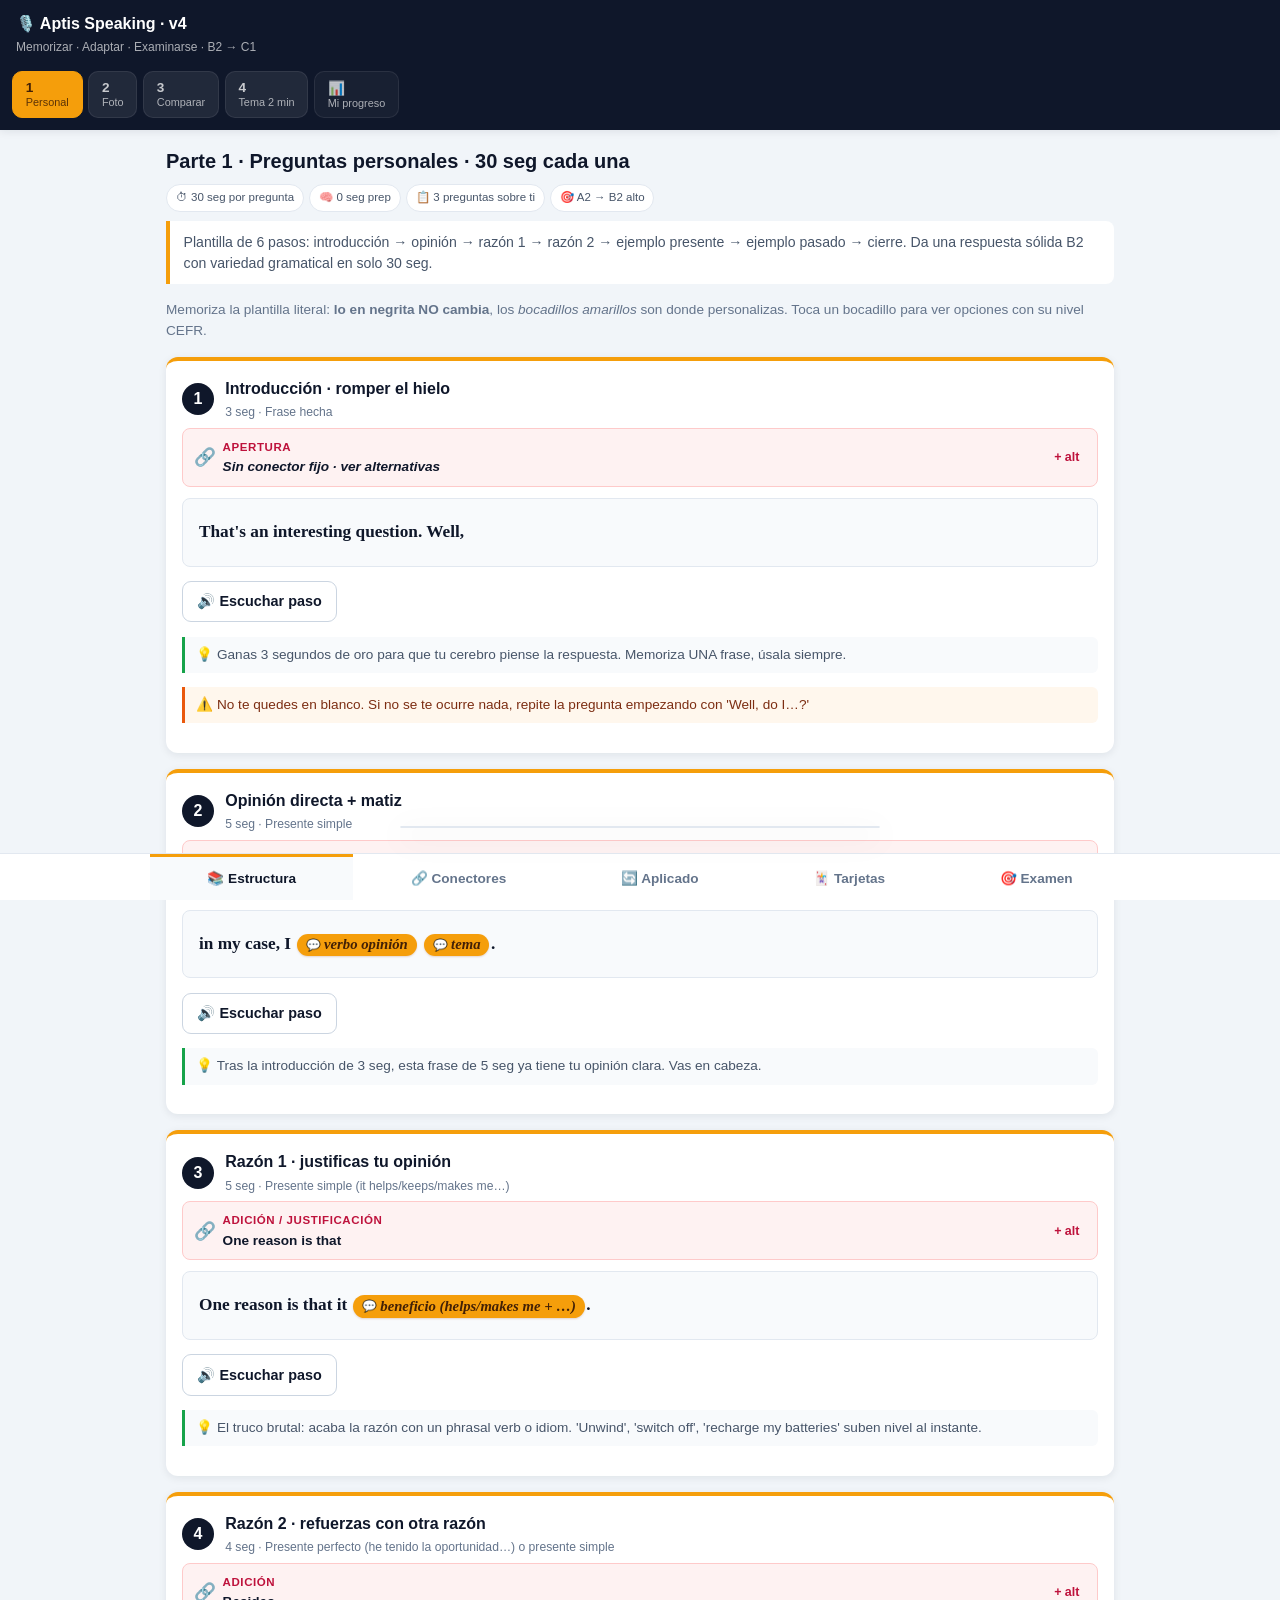
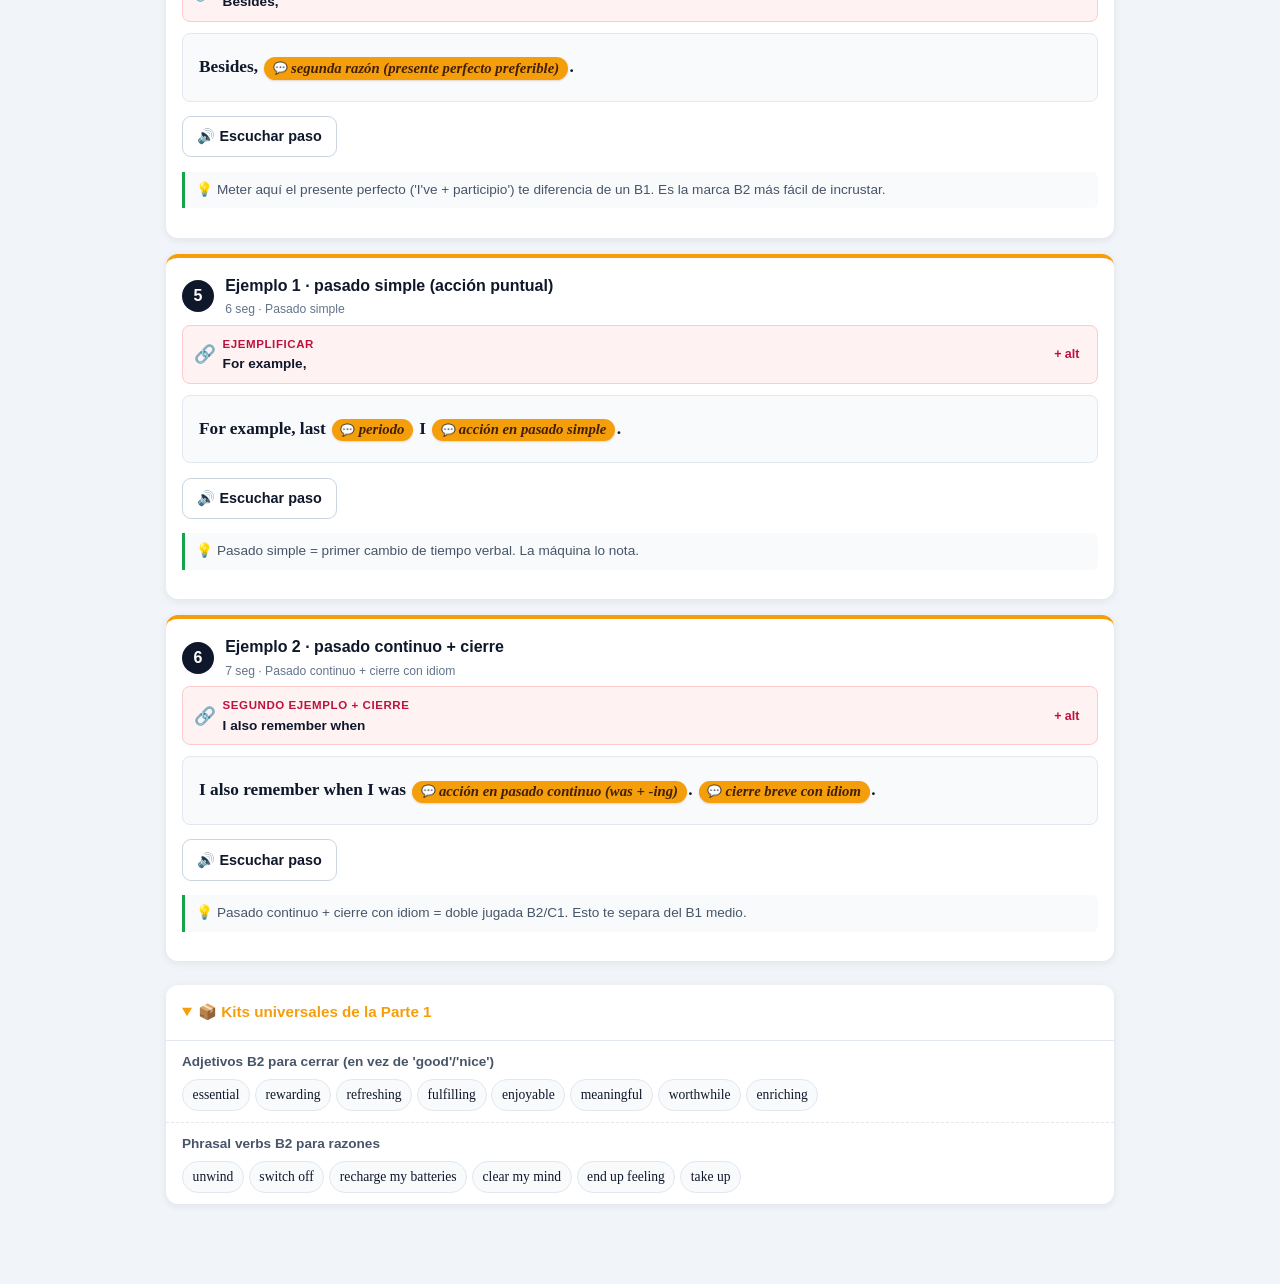
==== v4.2/index.html @ 0e996362 "Add files via upload" ====
<!DOCTYPE html>
<html lang="es">
<head>
  <meta charset="UTF-8">
  <meta name="viewport" content="width=device-width, initial-scale=1.0">
  <meta name="theme-color" content="#0f172a">
  <title>Aptis Speaking · Simulador v4</title>
  <link rel="stylesheet" href="css/style.css">
</head>
<body>

  <header class="app-header">
    <div class="header-row">
      <h1 class="app-title">🎙️ Aptis Speaking · v4</h1>
      <p class="app-subtitle">Memorizar · Adaptar · Examinarse · B2 → C1</p>
    </div>
    <nav class="part-nav" id="part-nav" role="tablist" aria-label="Secciones"></nav>
  </header>

  <main class="app-main" id="app-main">
    <p class="loading">Cargando…</p>
  </main>

  <footer class="mode-footer" id="mode-footer" hidden>
    <div class="mode-tabs" role="tablist" aria-label="Modo">
      <button class="mode-tab active" data-mode="estructura" role="tab">📚 Estructura</button>
      <button class="mode-tab"        data-mode="conectores"  role="tab">🔗 Conectores</button>
      <button class="mode-tab"        data-mode="aplicado"    role="tab">🔄 Aplicado</button>
      <button class="mode-tab"        data-mode="tarjetas"    role="tab">🃏 Tarjetas</button>
      <button class="mode-tab"        data-mode="examen"      role="tab">🎯 Examen</button>
    </div>
  </footer>

  <!-- Bocadillo (popover) reutilizable, montado en body para no romper z-index -->
  <div class="popover" id="popover" hidden role="dialog" aria-modal="false"></div>

  <script src="js/scorm.js"></script>
  <script src="js/examen.js"></script>
  <script src="js/motor.js"></script>
</body>
</html>
---- v4.2/css/style.css ----
/* =============================================================================
 * Aptis Speaking v4 · CSS mobile-first
 * Novedades v4: texto base en negrita, bocadillos (popover), chips de nivel,
 * conectores explícitos, modo Conectores.
 * ============================================================================= */
:root {
  --bg: #f1f5f9;
  --surface: #ffffff;
  --surface-2: #f8fafc;
  --ink: #0f172a;
  --ink-soft: #475569;
  --ink-muted: #64748b;
  --line: #e2e8f0;
  --line-strong: #cbd5e1;
  --primary: #0f172a;
  --accent: #f59e0b;
  --accent-soft: #fffbeb;
  --accent-line: #fde68a;
  --ok: #16a34a;
  --bad: #dc2626;
  --warn: #ea580c;
  --conector: #be123c;
  --conector-soft: #fef2f2;
  --conector-line: #fecaca;

  /* Niveles */
  --nivel-a: #64748b;       /* A1-A2 */
  --nivel-b1: #0891b2;      /* B1 */
  --nivel-b2: #16a34a;      /* B2 */
  --nivel-b2alto: #ca8a04;  /* B2 alto */
  --nivel-c1: #be123c;      /* C1 */

  --shadow: 0 2px 8px rgba(15,23,42,0.08);
  --shadow-strong: 0 4px 14px rgba(15,23,42,0.12);
  --serif: Georgia, "Times New Roman", serif;
  --sans: -apple-system, BlinkMacSystemFont, "Segoe UI", Roboto, Arial, sans-serif;
}
* { box-sizing: border-box; }
html, body { margin: 0; padding: 0; background: var(--bg); color: var(--ink); font-family: var(--sans); font-size: 16px; line-height: 1.5; -webkit-text-size-adjust: 100%; }

/* HEADER */
.app-header { position: sticky; top: 0; z-index: 20; background: var(--primary); color: #fff; box-shadow: var(--shadow); }
.header-row { padding: 0.75rem 1rem 0.4rem; }
.app-title { margin: 0; font-size: 1rem; font-weight: 700; }
.app-subtitle { margin: 0.15rem 0 0; font-size: 0.75rem; color: rgba(255,255,255,0.65); }
.part-nav { display: flex; gap: 0.35rem; padding: 0.5rem 0.75rem 0.75rem; overflow-x: auto; -webkit-overflow-scrolling: touch; scrollbar-width: none; }
.part-nav::-webkit-scrollbar { display: none; }
.part-btn { flex: 0 0 auto; display: flex; flex-direction: column; gap: 0.1rem; background: rgba(255,255,255,0.08); color: rgba(255,255,255,0.75); border: 1px solid rgba(255,255,255,0.08); border-radius: 10px; padding: 0.5rem 0.8rem; font-family: inherit; cursor: pointer; white-space: nowrap; }
.part-btn:hover { background: rgba(255,255,255,0.15); color: #fff; }
.part-btn.active { background: var(--accent); color: #422006; border-color: var(--accent); }
.part-btn-label { font-size: 0.85rem; font-weight: 700; }
.part-btn-sub { font-size: 0.68rem; opacity: 0.85; }
.part-btn-aux { background: rgba(255,255,255,0.04); }

/* MAIN */
.app-main { padding: 1rem; max-width: 980px; margin: 0 auto; padding-bottom: 5rem; }
.loading, .error { text-align: center; padding: 2rem; color: var(--ink-muted); }
.error { color: var(--bad); }

/* PART SECTION */
.part-section { animation: fade-in 0.2s; }
@keyframes fade-in { from { opacity: 0; transform: translateY(4px); } to { opacity: 1; transform: translateY(0); } }
.part-header { margin-bottom: 1rem; }
.part-h2 { margin: 0 0 0.5rem; font-size: 1.25rem; font-weight: 700; }
.part-meta { display: flex; gap: 0.35rem; flex-wrap: wrap; margin-bottom: 0.6rem; }
.meta-chip { background: var(--surface); border: 1px solid var(--line); padding: 0.25rem 0.55rem; border-radius: 999px; font-size: 0.72rem; color: var(--ink-soft); font-weight: 500; }
.part-objective { background: var(--surface); border-left: 4px solid var(--accent); padding: 0.65rem 0.85rem; border-radius: 0 8px 8px 0; font-size: 0.88rem; margin: 0; color: var(--ink-soft); }
.mode-hint { font-size: 0.85rem; color: var(--ink-muted); margin: 0 0 1rem; }

/* STEP CARDS (modo estructura) */
.step-card { background: var(--surface); border-radius: 12px; box-shadow: var(--shadow); padding: 1rem; margin-bottom: 1rem; border-top: 4px solid var(--accent); }
.step-head { display: flex; gap: 0.7rem; align-items: center; margin-bottom: 0.4rem; }
.step-num { display: inline-flex; align-items: center; justify-content: center; width: 2rem; height: 2rem; background: var(--primary); color: #fff; border-radius: 50%; font-weight: 700; flex-shrink: 0; }
.step-titles { flex: 1; min-width: 0; }
.step-title { margin: 0; font-size: 1rem; font-weight: 700; }
.step-time { margin: 0.15rem 0 0; font-size: 0.76rem; color: var(--ink-muted); }

/* Chip de conector inicial del paso */
.step-connector { display: flex; align-items: center; gap: 0.4rem; background: var(--conector-soft); border: 1px solid var(--conector-line); border-radius: 8px; padding: 0.5rem 0.7rem; margin: 0.4rem 0 0.7rem; font-size: 0.85rem; }
.step-connector-icon { font-size: 1.1rem; }
.step-connector-label { color: var(--conector); font-weight: 700; font-size: 0.72rem; text-transform: uppercase; letter-spacing: 0.05em; }
.step-connector-text { color: var(--ink); font-weight: 600; flex: 1; }
.step-connector-more { background: transparent; border: none; color: var(--conector); font-weight: 700; cursor: pointer; font-size: 0.78rem; padding: 0.2rem 0.4rem; }

.btn-listen { background: var(--primary); color: #fff; border: none; padding: 0.45rem 0.85rem; border-radius: 7px; font-size: 0.82rem; font-weight: 600; cursor: pointer; margin: 0.4rem 0; }
.btn-listen-small { font-size: 0.78rem; padding: 0.35rem 0.7rem; }

/* PLANTILLA con texto fijo en NEGRITA y huecos como burbujas */
.template-box {
  font-family: var(--serif);
  font-size: 1.08rem;
  line-height: 2;
  padding: 1rem;
  background: var(--surface-2);
  border-radius: 8px;
  border: 1px solid var(--line);
  margin: 0.5rem 0;
}
.tpl-fijo {
  font-weight: 700;
  color: var(--ink);
}
.tpl-hueco {
  display: inline-flex;
  align-items: center;
  gap: 0.2rem;
  background: var(--accent);
  color: #422006;
  border: none;
  padding: 0.15rem 0.55rem 0.2rem;
  border-radius: 14px;
  font-family: var(--serif);
  font-size: 0.92rem;
  font-style: italic;
  font-weight: 600;
  cursor: pointer;
  margin: 0 0.1rem;
  box-shadow: 0 1px 2px rgba(146, 64, 14, 0.2);
  transition: transform 0.1s;
}
.tpl-hueco:hover, .tpl-hueco:focus { transform: translateY(-1px); outline: none; }
.tpl-hueco::before { content: "💬 "; font-style: normal; font-size: 0.8em; }

/* Tips */
.step-tip { background: var(--surface-2); border-left: 3px solid var(--line-strong); padding: 0.5rem 0.7rem; border-radius: 0 6px 6px 0; font-size: 0.85rem; color: var(--ink-soft); margin-top: 0.5rem; }
.step-trick { border-left-color: var(--ok); }
.step-warning { border-left-color: var(--warn); background: #fff7ed; color: #7c2d12; }
.step-upgrade { border-left-color: var(--conector); background: var(--conector-soft); color: #7f1d1d; }
.step-upgrade h5 { margin: 0 0 0.3rem; font-size: 0.85rem; }
.step-upgrade-item { margin: 0.4rem 0 0; font-size: 0.85rem; }
.step-upgrade-item code { background: rgba(190,18,60,0.1); padding: 0.05rem 0.3rem; border-radius: 4px; font-family: var(--serif); }

/* CHIPS DE NIVEL */
.chip-nivel {
  display: inline-block;
  font-size: 0.65rem;
  padding: 0.05rem 0.35rem;
  border-radius: 4px;
  font-weight: 700;
  text-transform: uppercase;
  letter-spacing: 0.04em;
  margin-left: 0.4rem;
  vertical-align: middle;
  color: #fff;
}
.chip-nivel-a    { background: var(--nivel-a); }
.chip-nivel-b1   { background: var(--nivel-b1); }
.chip-nivel-b2   { background: var(--nivel-b2); }
.chip-nivel-b2alto { background: var(--nivel-b2alto); }
.chip-nivel-c1   { background: var(--nivel-c1); }

/* POPOVER (bocadillo) - fixed overlay */
.popover {
  position: fixed;
  bottom: 4.5rem;
  left: 50%;
  transform: translateX(-50%);
  width: calc(100% - 2rem);
  max-width: 480px;
  max-height: 70vh;
  background: var(--surface);
  border-radius: 14px;
  box-shadow: 0 8px 30px rgba(0,0,0,0.25);
  border: 1px solid var(--line);
  z-index: 100;
  display: flex;
  flex-direction: column;
  animation: pop-up 0.2s;
}
@keyframes pop-up { from { opacity: 0; transform: translate(-50%, 10px); } to { opacity: 1; transform: translate(-50%, 0); } }
.popover-head {
  display: flex;
  align-items: center;
  justify-content: space-between;
  padding: 0.7rem 1rem;
  border-bottom: 1px solid var(--line);
  background: var(--surface-2);
  border-radius: 14px 14px 0 0;
}
.popover-title { font-size: 0.85rem; font-weight: 700; color: var(--ink); margin: 0; }
.popover-marker { font-style: italic; color: var(--accent); font-family: var(--serif); }
.popover-close { background: transparent; border: none; font-size: 1.3rem; cursor: pointer; color: var(--ink-muted); width: 2rem; height: 2rem; }
.popover-body { padding: 0.8rem 1rem; overflow-y: auto; }
.popover-help { font-size: 0.82rem; color: var(--ink-soft); margin: 0 0 0.6rem; padding: 0.5rem 0.7rem; background: var(--accent-soft); border-radius: 6px; border-left: 3px solid var(--accent); }
.popover-tipo { display: block; font-size: 0.72rem; text-transform: uppercase; letter-spacing: 0.04em; font-weight: 700; color: var(--ink-muted); margin-bottom: 0.5rem; }
.popover-options { list-style: none; margin: 0; padding: 0; display: flex; flex-direction: column; gap: 0.35rem; }
.popover-option {
  display: flex;
  align-items: center;
  justify-content: space-between;
  gap: 0.5rem;
  padding: 0.5rem 0.7rem;
  background: var(--surface-2);
  border: 1px solid var(--line);
  border-radius: 7px;
  cursor: pointer;
  font-family: var(--serif);
  font-size: 0.95rem;
  transition: background 0.1s;
}
.popover-option:hover, .popover-option:focus { background: var(--accent-soft); border-color: var(--accent); outline: none; }
.popover-option-text { flex: 1; }
.popover-hint { margin: 0.6rem 0 0; font-size: 0.72rem; color: var(--ink-muted); font-style: italic; text-align: center; }
.popover-backdrop {
  position: fixed; inset: 0; background: rgba(15,23,42,0.3); z-index: 99;
}

/* MODO CONECTORES (vista enseñada) */
.conector-grupo {
  background: var(--surface);
  border-radius: 12px;
  padding: 1rem;
  margin-bottom: 0.8rem;
  box-shadow: var(--shadow);
  border-left: 5px solid var(--conector);
}
.conector-grupo-head { display: flex; align-items: center; gap: 0.6rem; margin-bottom: 0.5rem; }
.conector-grupo-icon { font-size: 1.5rem; }
.conector-grupo-label { font-size: 1rem; font-weight: 700; margin: 0; }
.conector-cuando, .conector-donde { font-size: 0.85rem; color: var(--ink-soft); margin: 0.2rem 0; }
.conector-cuando strong, .conector-donde strong { color: var(--ink); }
.conector-ejemplo {
  background: var(--surface-2);
  border-radius: 6px;
  padding: 0.5rem 0.7rem;
  margin: 0.6rem 0;
  font-family: var(--serif);
  font-size: 0.95rem;
  color: var(--ink);
  border-left: 3px solid var(--ok);
}
.conector-ejemplo strong { background: var(--accent); color: #422006; padding: 0.05rem 0.3rem; border-radius: 4px; font-weight: 700; font-style: normal; }
.conector-lista { display: flex; flex-direction: column; gap: 0.3rem; margin: 0.4rem 0 0; }
.conector-item {
  display: flex;
  justify-content: space-between;
  align-items: center;
  padding: 0.4rem 0.6rem;
  background: var(--surface-2);
  border-radius: 6px;
  font-family: var(--serif);
  font-size: 0.92rem;
  cursor: pointer;
}
.conector-item:hover { background: var(--accent-soft); }

/* KITS UNIVERSALES (plegable) */
.kits-block { background: var(--surface); border-radius: 12px; padding: 0; box-shadow: var(--shadow); margin-top: 1.5rem; }
.kits-block summary { cursor: pointer; padding: 1rem; font-weight: 700; font-size: 0.95rem; color: var(--accent); }
.kits-block[open] summary { border-bottom: 1px solid var(--line); }
.kit-row { padding: 0.7rem 1rem; border-bottom: 1px dashed var(--line); }
.kit-row:last-child { border-bottom: none; }
.kit-label { margin: 0 0 0.4rem; font-weight: 600; font-size: 0.85rem; color: var(--ink-soft); }
.kit-list { list-style: none; margin: 0; padding: 0; display: flex; flex-wrap: wrap; gap: 0.3rem; }
.kit-item { background: var(--surface-2); border: 1px solid var(--line); padding: 0.3rem 0.6rem; border-radius: 999px; font-family: var(--serif); font-size: 0.85rem; cursor: pointer; }
.kit-item:hover { background: var(--accent); color: #422006; border-color: var(--accent); }

/* BOTONES */
.btn { padding: 0.7rem 0.9rem; border-radius: 9px; border: 1px solid var(--line-strong); background: var(--surface); color: var(--ink); font-family: inherit; font-size: 0.9rem; font-weight: 600; cursor: pointer; }
.btn:active { transform: scale(0.97); }
.btn:disabled { opacity: 0.4; cursor: not-allowed; }
.btn-primary { background: var(--primary); color: #fff; border-color: var(--primary); }
.btn-secondary { color: var(--ink-soft); }
.btn-reset { background: var(--surface); color: var(--bad); border-color: var(--bad); max-width: 280px; margin: 0 auto; display: block; }

/* MODO APLICADO */
.aplicado-controls { display: grid; grid-template-columns: 1fr 1fr; gap: 0.5rem; margin-bottom: 1rem; }
.aplicado-col { display: flex; flex-direction: column; gap: 0.25rem; }
.aplicado-label { font-size: 0.7rem; text-transform: uppercase; letter-spacing: 0.06em; font-weight: 600; color: var(--ink-muted); }
.tema-select { background: var(--surface); border: 1px solid var(--line-strong); border-radius: 8px; padding: 0.55rem 0.7rem; font-family: inherit; font-size: 0.92rem; cursor: pointer; }
.aplicado-grid { display: grid; grid-template-columns: 1fr; gap: 0.8rem; }
@media (min-width: 720px) { .aplicado-grid { grid-template-columns: 1fr 1fr; } }
.aplicado-card { background: var(--surface); border-radius: 12px; box-shadow: var(--shadow); border-top: 5px solid var(--tema-color); padding: 1rem; }
.aplicado-card-head { display: flex; justify-content: space-between; align-items: center; margin-bottom: 0.6rem; padding-bottom: 0.6rem; border-bottom: 1px dashed var(--line); }
.aplicado-etiqueta { background: var(--tema-color); color: #fff; padding: 0.15rem 0.55rem; border-radius: 999px; font-size: 0.7rem; font-weight: 700; }
.aplicado-tema { font-size: 0.85rem; color: var(--ink-soft); font-weight: 600; }
.aplicado-preguntas { margin-bottom: 0.7rem; }
.aplicado-preg-label { font-size: 0.7rem; text-transform: uppercase; letter-spacing: 0.04em; color: var(--ink-muted); font-weight: 700; margin: 0 0 0.3rem; }
.aplicado-preg { margin: 0 0 0.2rem; font-size: 0.8rem; color: var(--ink-soft); }
.aplicado-respuesta { font-family: var(--serif); font-size: 0.98rem; line-height: 1.65; margin: 0; }

/* TARJETAS */
.card-stage { perspective: 1200px; margin: 1rem 0; min-height: 280px; }
.card-tj { position: relative; width: 100%; min-height: 280px; cursor: pointer; transform-style: preserve-3d; transition: transform 0.4s; }
.card-tj.flipped { transform: rotateY(180deg); }
.card-tj-face { position: absolute; inset: 0; background: var(--surface); border-radius: 14px; box-shadow: var(--shadow-strong); padding: 1.25rem; display: flex; flex-direction: column; justify-content: center; backface-visibility: hidden; -webkit-backface-visibility: hidden; border-top: 5px solid var(--accent); }
.card-tj-back { transform: rotateY(180deg); }
.card-tj-type { font-size: 0.7rem; text-transform: uppercase; letter-spacing: 0.05em; color: var(--ink-muted); font-weight: 700; margin-bottom: 0.5rem; }
.card-tj-title { font-size: 1.15rem; font-weight: 700; margin: 0 0 0.3rem; }
.card-tj-sub { font-size: 0.85rem; color: var(--ink-soft); margin: 0 0 1rem; }
.card-tj-hint { font-size: 0.75rem; color: var(--ink-muted); font-style: italic; text-align: center; margin: auto 0 0; }
.card-tj-content { font-family: var(--serif); font-size: 1.02rem; line-height: 1.6; margin: 0 0 0.8rem; }
.card-tj-truco { font-size: 0.85rem; color: var(--ink-soft); background: var(--surface-2); padding: 0.5rem 0.7rem; border-radius: 6px; border-left: 3px solid var(--ok); margin: 0 0 0.7rem; }
.card-tj-actions { display: flex; gap: 0.5rem; margin-top: 1rem; }
.card-tj-actions .btn { flex: 1; }
.card-counter { text-align: center; margin: 0.6rem 0 0; font-size: 0.8rem; color: var(--ink-muted); }

/* MODO EXAMEN */
.examen-pantalla { display: flex; justify-content: center; padding: 0.5rem 0; }
.examen-card { background: var(--surface); border-radius: 14px; box-shadow: var(--shadow-strong); padding: 1.2rem; width: 100%; max-width: 640px; border-top: 5px solid var(--bad); }
.examen-card-prep { border-top-color: var(--warn); }
.examen-card-speak { border-top-color: var(--ok); }
.examen-card-result { border-top-color: var(--accent); }
.examen-step { margin: 0 0 0.4rem; font-size: 0.7rem; text-transform: uppercase; letter-spacing: 0.06em; font-weight: 700; color: var(--ink-muted); }
.examen-tema-titulo { margin: 0 0 1rem; font-size: 1.1rem; }
.examen-preguntas { background: var(--surface-2); border-radius: 8px; padding: 0.8rem 1rem; margin-bottom: 1rem; }
.examen-pregunta-line { margin: 0.3rem 0; font-size: 0.92rem; }
.q-num { display: inline-block; width: 1.4rem; height: 1.4rem; line-height: 1.4rem; text-align: center; background: var(--primary); color: #fff; border-radius: 50%; font-size: 0.75rem; font-weight: 700; margin-right: 0.4rem; }
.examen-info { background: var(--surface-2); padding: 0.7rem 1rem; border-radius: 8px; margin-bottom: 1rem; }
.examen-info p { margin: 0.2rem 0; font-size: 0.85rem; }
.examen-actions { display: flex; flex-wrap: wrap; gap: 0.5rem; }
.examen-actions .btn { flex: 1 1 auto; }
.examen-actions-result { margin-top: 1.5rem; }
.examen-cronometro { font-size: 5rem; font-weight: 800; text-align: center; color: var(--primary); margin: 0.5rem 0; font-variant-numeric: tabular-nums; }
.examen-cronometro.crono-warn { color: var(--warn); }
.examen-cronometro.crono-final { color: var(--bad); animation: pulse 0.5s infinite; }
@keyframes pulse { 0%, 100% { transform: scale(1); } 50% { transform: scale(1.08); } }
.examen-instruccion { font-size: 0.88rem; color: var(--ink-soft); text-align: center; margin: 0.5rem 0 1rem; }
.examen-kit { background: var(--accent-soft); border: 1px solid var(--accent-line); border-radius: 8px; padding: 0.7rem 0.9rem; margin-bottom: 1rem; }
.examen-kit-title { margin: 0 0 0.5rem; font-weight: 700; font-size: 0.85rem; color: #92400e; }
.examen-kit ul { margin: 0; padding-left: 1rem; font-size: 0.85rem; }
.examen-kit li { margin: 0.2rem 0; }
.examen-pregunta-grande { font-size: 1.15rem; font-weight: 600; margin: 1rem 0; padding: 0.8rem; background: var(--surface-2); border-radius: 8px; text-align: center; }
.examen-modo-tabs { display: flex; gap: 0.3rem; margin-bottom: 0.8rem; }
.examen-modo-tab { flex: 1; padding: 0.5rem; border: 1px solid var(--line); background: var(--surface-2); color: var(--ink-soft); border-radius: 7px; font-family: inherit; font-weight: 600; font-size: 0.85rem; cursor: pointer; }
.examen-modo-tab.active { background: var(--primary); color: #fff; border-color: var(--primary); }
.examen-input-wrapper { margin-bottom: 1rem; }
.examen-mic-btn { width: 100%; padding: 1rem; background: var(--bad); color: #fff; border: none; border-radius: 10px; font-size: 1rem; font-weight: 600; cursor: pointer; }
.examen-mic-btn.mic-active { background: var(--ok); animation: pulse 1.5s infinite; }
.examen-transcripcion { min-height: 6rem; padding: 0.8rem; background: var(--surface-2); border: 1px solid var(--line); border-radius: 8px; margin-top: 0.6rem; font-family: var(--serif); font-size: 1rem; line-height: 1.6; }
.examen-transcripcion .placeholder { color: var(--ink-muted); font-style: italic; }
.examen-transcripcion .interim { color: var(--ink-muted); font-style: italic; }
.examen-textarea { width: 100%; padding: 0.8rem; border: 1px solid var(--line); border-radius: 8px; font-family: var(--serif); font-size: 1rem; resize: vertical; min-height: 8rem; }
.examen-textarea:focus { outline: 2px solid var(--accent); }

/* ANÁLISIS */
.analisis-grid { display: grid; grid-template-columns: 1fr 1fr; gap: 0.5rem; margin-bottom: 1.2rem; }
@media (min-width: 540px) { .analisis-grid { grid-template-columns: repeat(4, 1fr); } }
.ana-card { background: var(--surface-2); border-radius: 10px; padding: 0.8rem; text-align: center; border-top: 3px solid var(--ink-muted); }
.ana-ok { border-top-color: var(--ok); }
.ana-warn { border-top-color: var(--warn); }
.ana-bad { border-top-color: var(--bad); }
.ana-val { display: block; font-size: 1.7rem; font-weight: 800; }
.ana-lbl { display: block; font-size: 0.7rem; text-transform: uppercase; letter-spacing: 0.04em; color: var(--ink-muted); font-weight: 700; margin-top: 0.2rem; }
.analisis-detalle { background: var(--surface-2); border-radius: 8px; padding: 0.8rem 1rem; margin-bottom: 1rem; }
.analisis-detalle h4 { margin: 0 0 0.5rem; font-size: 0.92rem; }
.analisis-detalle ul { margin: 0; padding-left: 1.2rem; font-size: 0.88rem; }
.analisis-detalle li { margin: 0.2rem 0; }
.analisis-vacio { margin: 0; font-size: 0.85rem; color: var(--ink-muted); font-style: italic; }
.chip-row { display: flex; flex-wrap: wrap; gap: 0.3rem; margin: 0; }
.chip { display: inline-block; padding: 0.3rem 0.65rem; border-radius: 999px; font-size: 0.76rem; font-weight: 600; }
.chip-ok { background: rgba(22,163,74,0.15); color: var(--ok); }
.chip-idiom { background: rgba(245,158,11,0.15); color: #92400e; }

/* COMPARAR */
.analisis-comparar { background: var(--surface); }
.comparar-grid { display: grid; grid-template-columns: 1fr; gap: 0.8rem; }
@media (min-width: 720px) { .comparar-grid { grid-template-columns: 1fr 1fr; } }
.comparar-col { background: var(--surface-2); border-radius: 8px; padding: 0.8rem; }
.comparar-col h5 { margin: 0 0 0.5rem; font-size: 0.76rem; text-transform: uppercase; letter-spacing: 0.05em; color: var(--ink-muted); font-weight: 700; }
.comparar-modelo { background: rgba(22,163,74,0.05); border: 1px solid rgba(22,163,74,0.2); }
.comparar-texto { font-family: var(--serif); font-size: 0.93rem; line-height: 1.6; margin: 0; }

/* HISTORIAL */
.dash-section { margin: 1.5rem 0 0.8rem; font-size: 1rem; }
.hist-block, .historial-details { display: block; }
.historial-details { margin-top: 1rem; }
.hist-item { background: var(--surface); border-radius: 8px; padding: 0.6rem 0.9rem; margin-bottom: 0.4rem; box-shadow: var(--shadow); }
.hist-item summary { cursor: pointer; font-size: 0.85rem; }
.hist-line { margin: 0 0 0.3rem; font-size: 0.82rem; }
.hist-resp { font-family: var(--serif); font-size: 0.9rem; line-height: 1.55; padding: 0.5rem 0.7rem; background: var(--surface-2); border-radius: 6px; margin: 0.5rem 0 0; }
.dash-blocks { display: grid; grid-template-columns: 1fr; gap: 0.6rem; }
@media (min-width: 600px) { .dash-blocks { grid-template-columns: 1fr 1fr; } }
.dash-block { background: var(--surface); border-radius: 10px; padding: 0.85rem; box-shadow: var(--shadow); }
.dash-block-head { display: flex; justify-content: space-between; align-items: baseline; margin-bottom: 0.5rem; }
.dash-block-head h3 { margin: 0; font-size: 0.95rem; }
.dash-block-pct { background: var(--accent); color: #422006; padding: 0.15rem 0.45rem; border-radius: 999px; font-size: 0.76rem; font-weight: 700; }
.dash-modes { list-style: none; margin: 0; padding: 0; font-size: 0.82rem; color: var(--ink-soft); }
.dash-modes li { padding: 0.15rem 0; }
.dash-count { color: var(--ink-muted); font-size: 0.75rem; }
.dash-actions { margin: 1.5rem 0; }

/* MODE FOOTER */
.mode-footer { position: fixed; bottom: 0; left: 0; right: 0; background: var(--surface); border-top: 1px solid var(--line); z-index: 15; }
.mode-tabs { display: flex; max-width: 980px; margin: 0 auto; overflow-x: auto; scrollbar-width: none; }
.mode-tabs::-webkit-scrollbar { display: none; }
.mode-tab { flex: 1 0 auto; background: transparent; border: none; padding: 0.6rem 0.3rem 0.75rem; font-family: inherit; font-size: 0.74rem; font-weight: 600; color: var(--ink-muted); cursor: pointer; border-top: 3px solid transparent; white-space: nowrap; }
.mode-tab.active { color: var(--primary); border-top-color: var(--accent); background: var(--surface-2); }
@media (min-width: 540px) { .mode-tab { font-size: 0.85rem; padding: 0.85rem 0.5rem; } }
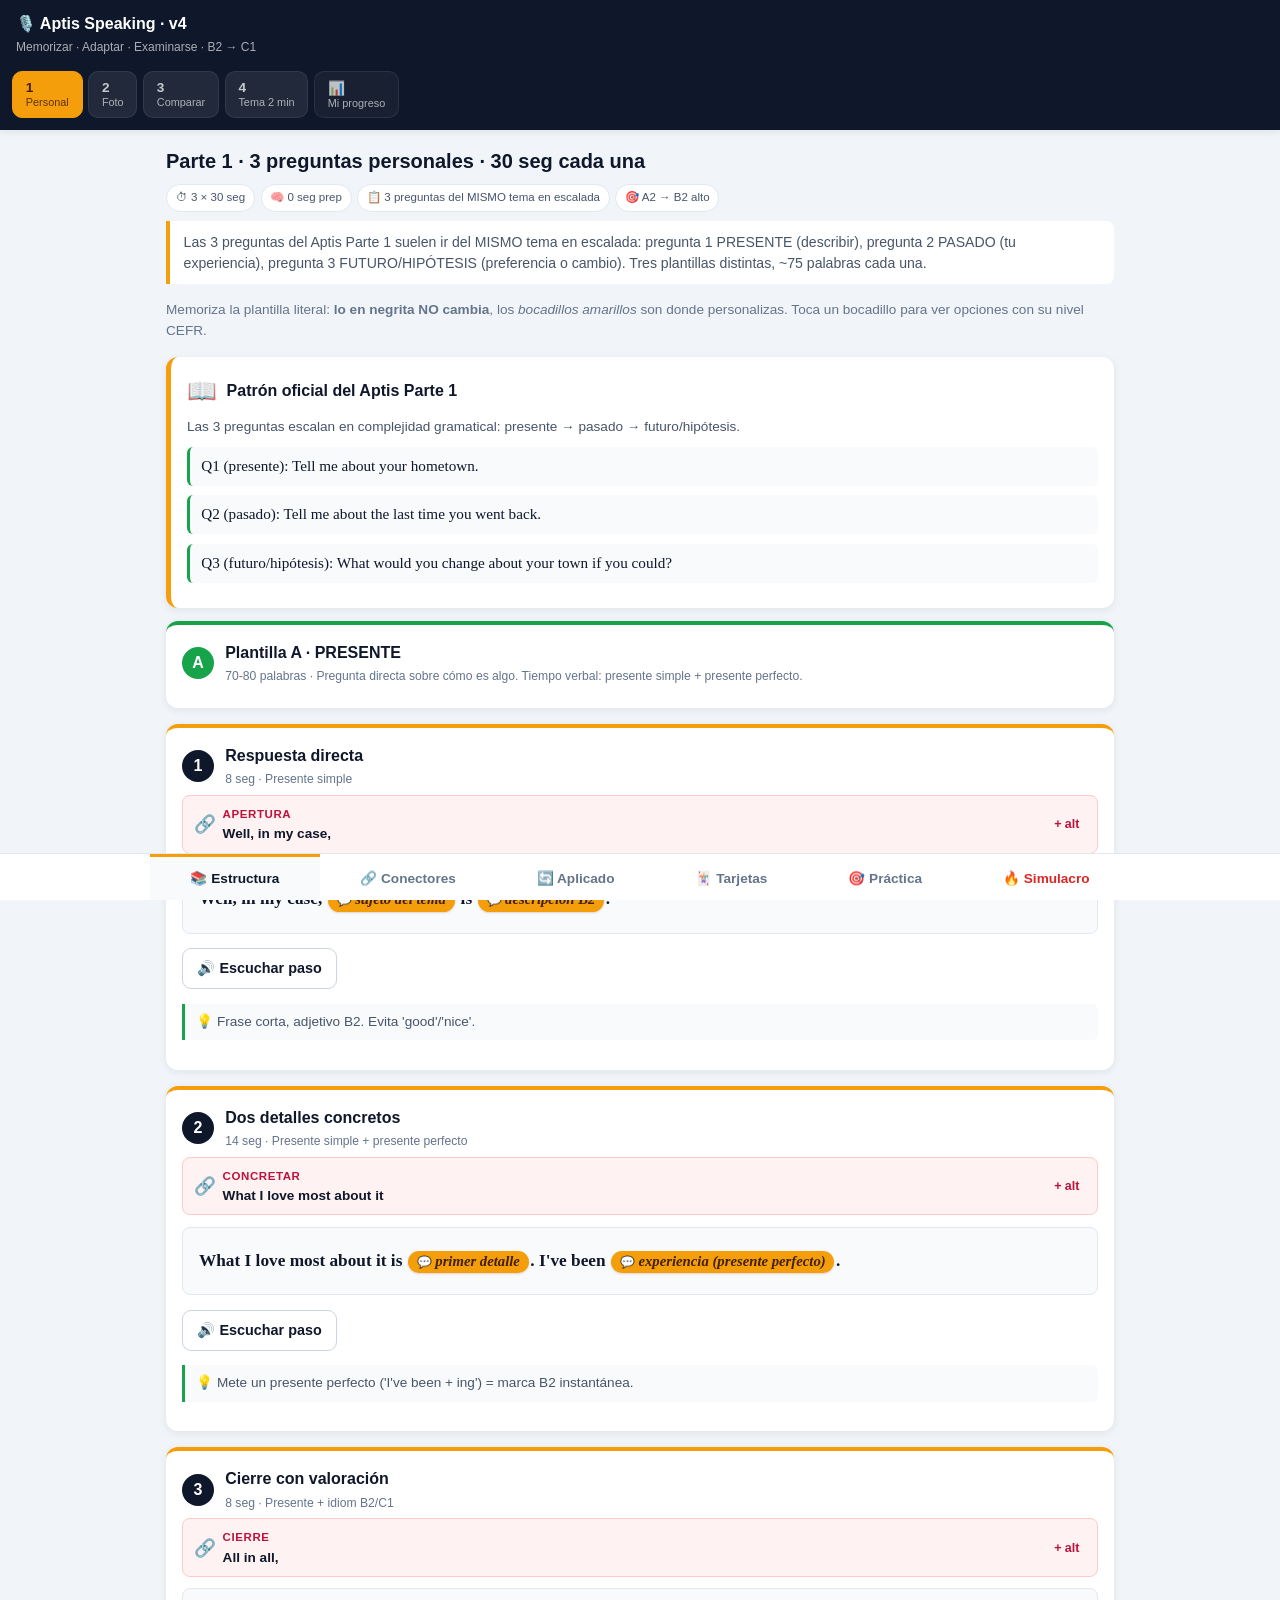
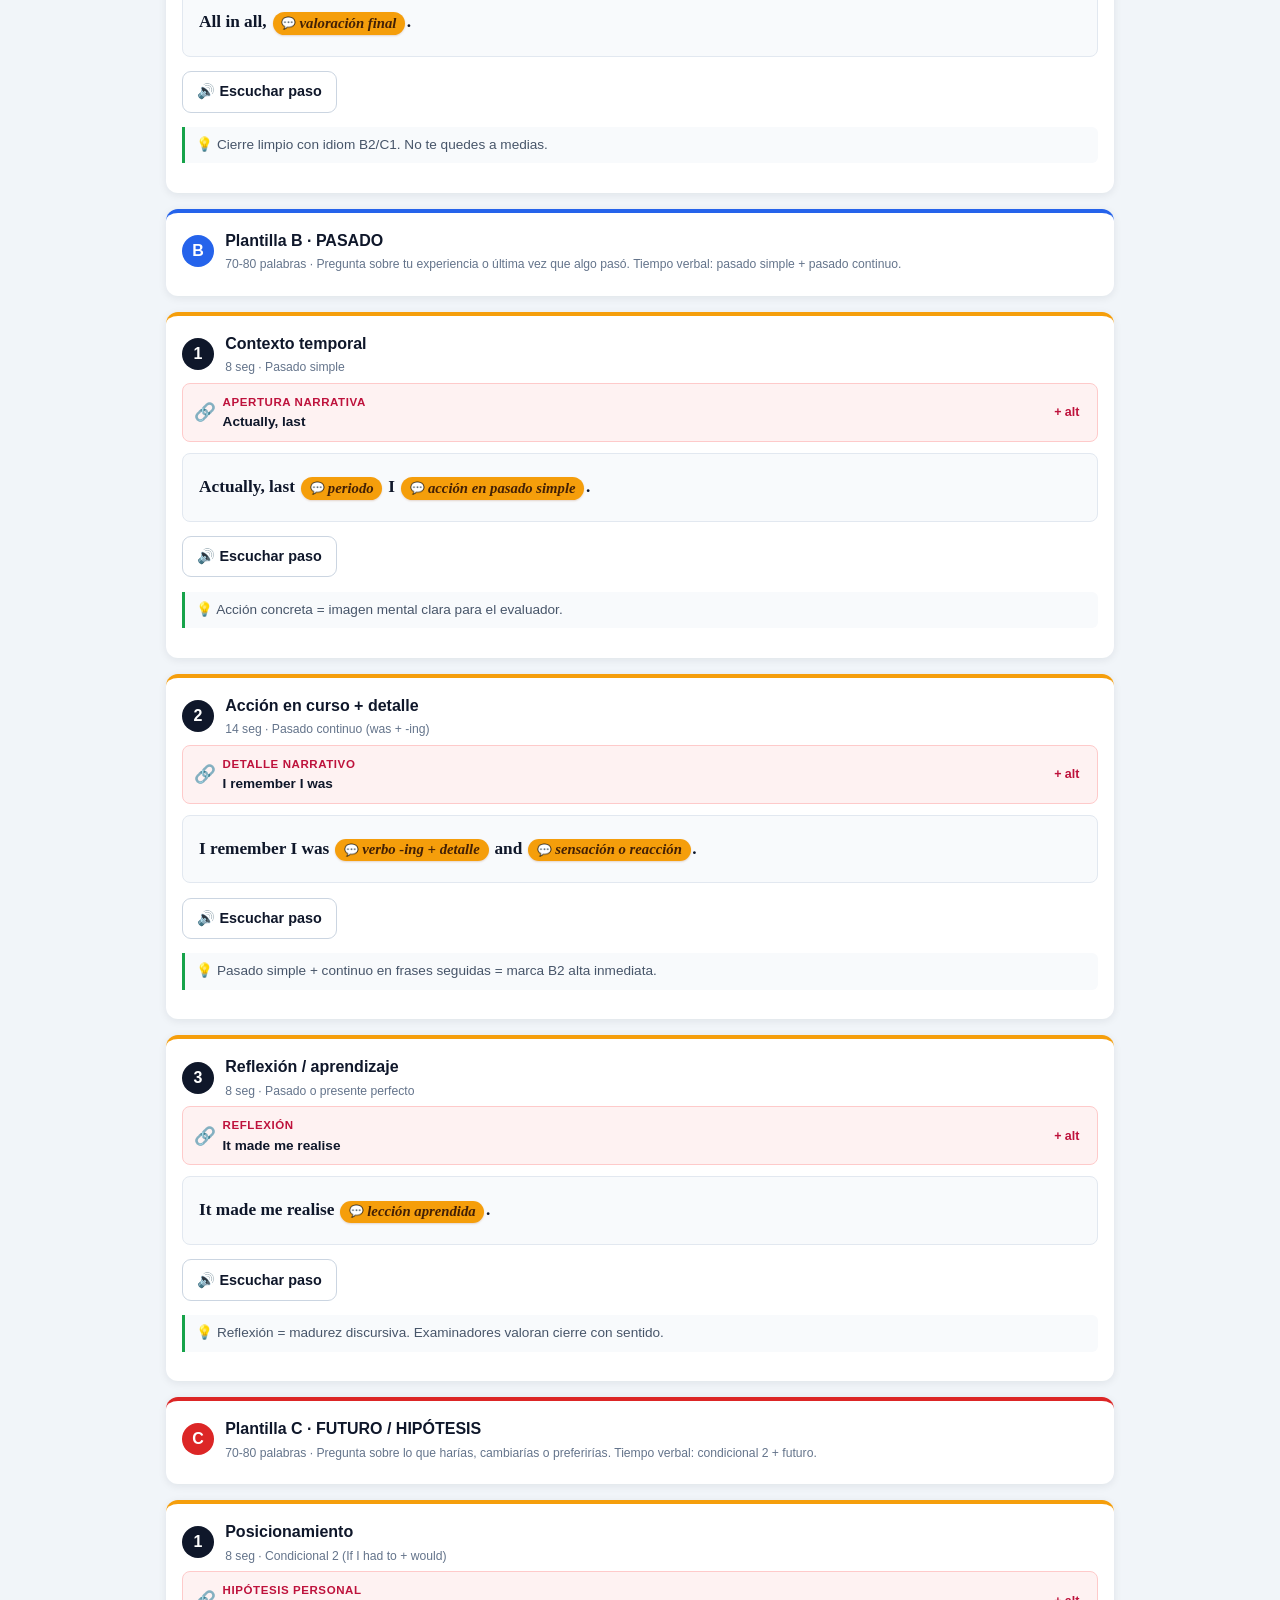
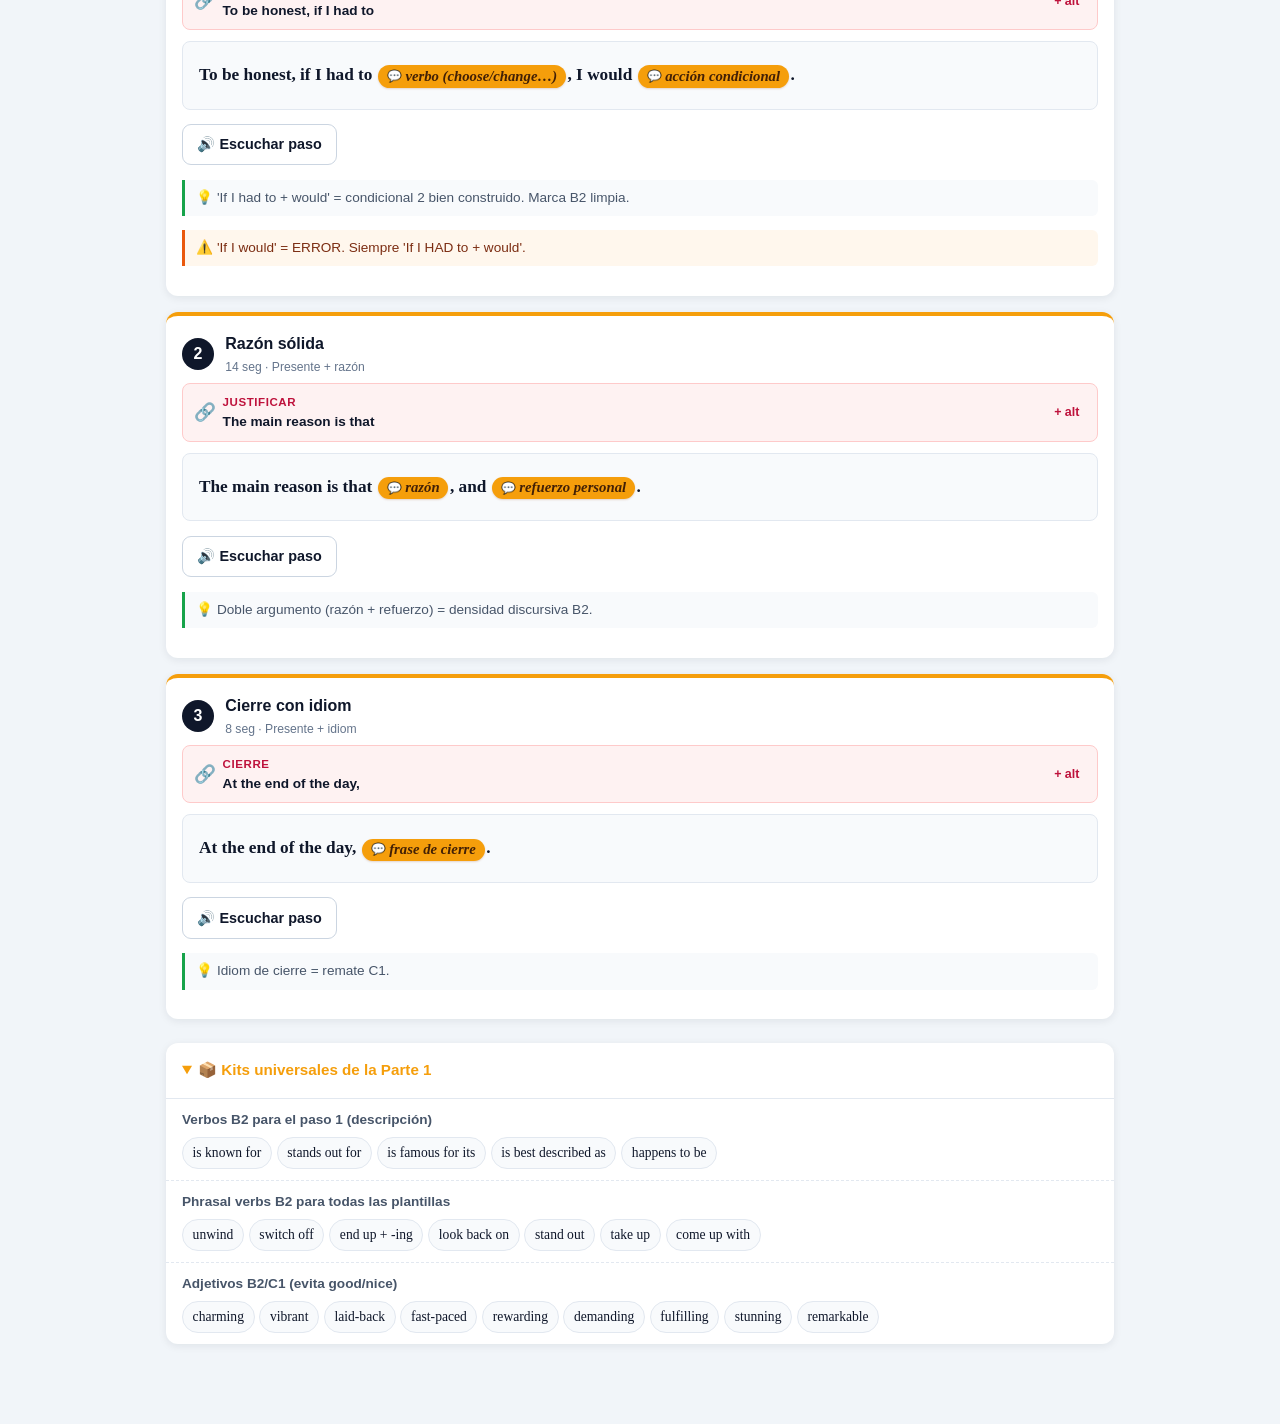
==== commit c96b40fb: "Add files via upload" ====
--- a/v4.2/index.html
+++ b/v4.2/index.html
@@ -27,7 +27,8 @@
       <button class="mode-tab"        data-mode="conectores"  role="tab">🔗 Conectores</button>
       <button class="mode-tab"        data-mode="aplicado"    role="tab">🔄 Aplicado</button>
       <button class="mode-tab"        data-mode="tarjetas"    role="tab">🃏 Tarjetas</button>
-      <button class="mode-tab"        data-mode="examen"      role="tab">🎯 Examen</button>
+      <button class="mode-tab"        data-mode="examen"      role="tab">🎯 Práctica</button>
+      <button class="mode-tab mode-tab-rojo" data-mode="simulacro" role="tab">🔥 Simulacro</button>
     </div>
   </footer>
 
--- a/v4.2/css/style.css
+++ b/v4.2/css/style.css
@@ -167,6 +167,8 @@
   flex-direction: column;
   animation: pop-up 0.2s;
 }
+.popover[hidden] { display: none !important; }
+.popover[hidden] { display: none !important; }
 @keyframes pop-up { from { opacity: 0; transform: translate(-50%, 10px); } to { opacity: 1; transform: translate(-50%, 0); } }
 .popover-head {
   display: flex;
@@ -387,3 +389,25 @@
 .mode-tab { flex: 1 0 auto; background: transparent; border: none; padding: 0.6rem 0.3rem 0.75rem; font-family: inherit; font-size: 0.74rem; font-weight: 600; color: var(--ink-muted); cursor: pointer; border-top: 3px solid transparent; white-space: nowrap; }
 .mode-tab.active { color: var(--primary); border-top-color: var(--accent); background: var(--surface-2); }
 @media (min-width: 540px) { .mode-tab { font-size: 0.85rem; padding: 0.85rem 0.5rem; } }
+
+/* === v4.2 estilos nuevos === */
+.mode-tab-rojo { color: var(--bad) !important; }
+.mode-tab-rojo.active { border-top-color: var(--bad) !important; color: var(--bad) !important; background: #fef2f2 !important; }
+
+.examen-pregunta-actual {
+  background: var(--accent-soft);
+  border-left: 4px solid var(--accent);
+  padding: 0.6rem 0.8rem !important;
+  border-radius: 0 6px 6px 0;
+  font-weight: 600;
+  font-size: 1rem !important;
+}
+.examen-instruccion-extra {
+  text-align: center;
+  font-size: 0.78rem;
+  color: var(--ink-muted);
+  font-weight: 600;
+  margin: 0.4rem 0 0;
+  text-transform: uppercase;
+  letter-spacing: 0.05em;
+}
